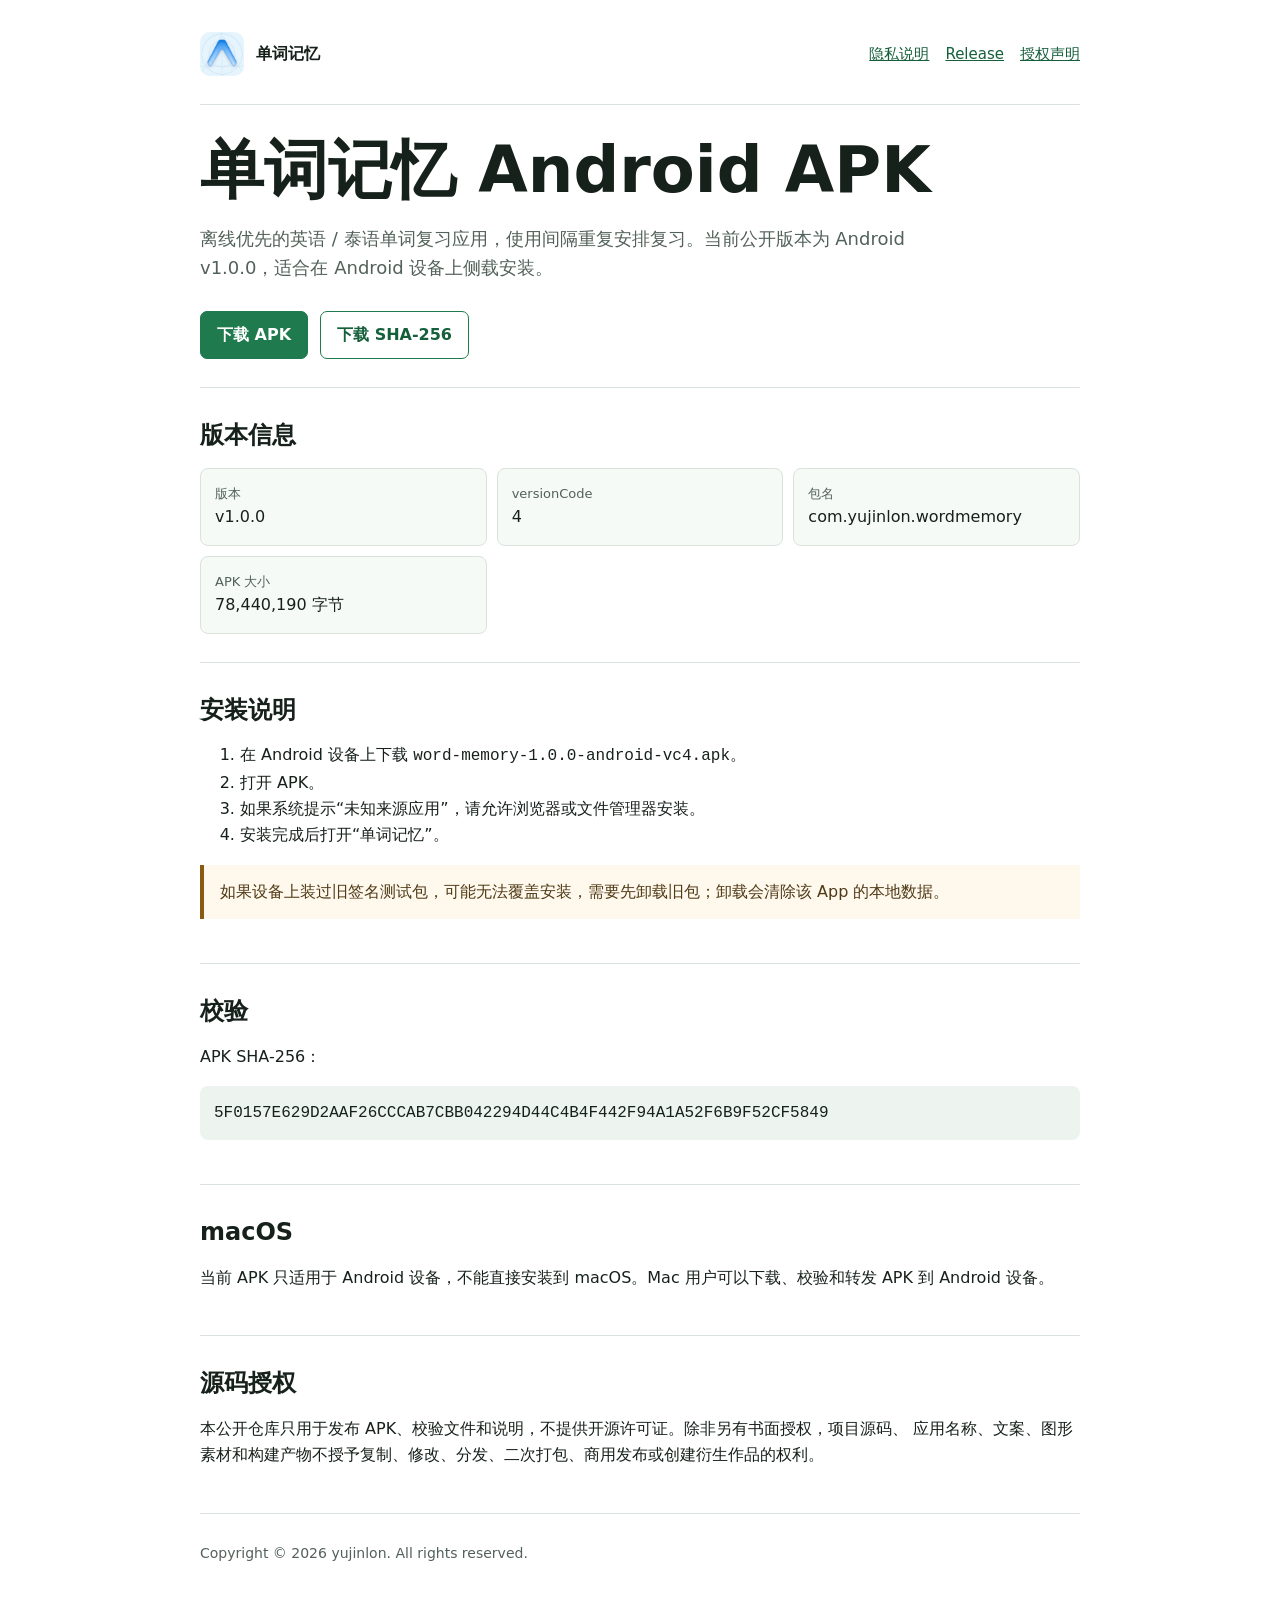
==== docs/index.html @ eddace88 "docs: 添加公开下载和隐私页面" ====
<!doctype html>
<html lang="zh-CN">
  <head>
    <meta charset="utf-8" />
    <meta name="viewport" content="width=device-width, initial-scale=1" />
    <title>单词记忆 Android APK 下载</title>
    <meta
      name="description"
      content="单词记忆 Android APK 公开下载页，包含安装说明、SHA-256 校验和隐私说明。"
    />
    <link rel="icon" href="assets/icon.png" />
    <link rel="stylesheet" href="styles.css" />
  </head>
  <body>
    <main class="shell">
      <header class="topbar">
        <div class="brand">
          <img src="assets/icon.png" alt="单词记忆图标" />
          <span>单词记忆</span>
        </div>
        <nav class="nav" aria-label="主要链接">
          <a href="privacy.html">隐私说明</a>
          <a href="https://github.com/yujinlon/word-memory/releases/tag/android-v1.0.0-vc4">Release</a>
          <a href="https://github.com/yujinlon/word-memory/blob/main/NOTICE.md">授权声明</a>
        </nav>
      </header>

      <section class="hero">
        <h1>单词记忆 Android APK</h1>
        <p>
          离线优先的英语 / 泰语单词复习应用，使用间隔重复安排复习。当前公开版本为
          Android v1.0.0，适合在 Android 设备上侧载安装。
        </p>
        <div class="actions">
          <a
            class="button"
            href="https://github.com/yujinlon/word-memory/releases/download/android-v1.0.0-vc4/word-memory-1.0.0-android-vc4.apk"
            >下载 APK</a
          >
          <a
            class="button secondary"
            href="https://github.com/yujinlon/word-memory/releases/download/android-v1.0.0-vc4/word-memory-1.0.0-android-vc4.sha256.txt"
            >下载 SHA-256</a
          >
        </div>
      </section>

      <section>
        <h2>版本信息</h2>
        <div class="meta">
          <div><span class="label">版本</span>v1.0.0</div>
          <div><span class="label">versionCode</span>4</div>
          <div><span class="label">包名</span>com.yujinlon.wordmemory</div>
          <div><span class="label">APK 大小</span>78,440,190 字节</div>
        </div>
      </section>

      <section>
        <h2>安装说明</h2>
        <ol>
          <li>在 Android 设备上下载 <code>word-memory-1.0.0-android-vc4.apk</code>。</li>
          <li>打开 APK。</li>
          <li>如果系统提示“未知来源应用”，请允许浏览器或文件管理器安装。</li>
          <li>安装完成后打开“单词记忆”。</li>
        </ol>
        <p class="notice">
          如果设备上装过旧签名测试包，可能无法覆盖安装，需要先卸载旧包；卸载会清除该 App
          的本地数据。
        </p>
      </section>

      <section>
        <h2>校验</h2>
        <p>APK SHA-256：</p>
        <pre><code>5F0157E629D2AAF26CCCAB7CBB042294D44C4B4F442F94A1A52F6B9F52CF5849</code></pre>
      </section>

      <section>
        <h2>macOS</h2>
        <p>
          当前 APK 只适用于 Android 设备，不能直接安装到 macOS。Mac 用户可以下载、校验和转发
          APK 到 Android 设备。
        </p>
      </section>

      <section>
        <h2>源码授权</h2>
        <p>
          本公开仓库只用于发布 APK、校验文件和说明，不提供开源许可证。除非另有书面授权，项目源码、
          应用名称、文案、图形素材和构建产物不授予复制、修改、分发、二次打包、商用发布或创建衍生作品的权利。
        </p>
      </section>

      <footer>
        <span>Copyright © 2026 yujinlon. All rights reserved.</span>
      </footer>
    </main>
  </body>
</html>
---- docs/styles.css ----
:root {
  color-scheme: light;
  --ink: #17211b;
  --muted: #526159;
  --line: #d9e3dc;
  --surface: #f6faf7;
  --accent: #1f7a4d;
  --accent-dark: #155f3b;
  --warn: #8a5a12;
  --max: 920px;
  font-family:
    Inter, ui-sans-serif, system-ui, -apple-system, BlinkMacSystemFont, "Segoe UI",
    "Noto Sans SC", sans-serif;
}

* {
  box-sizing: border-box;
}

body {
  margin: 0;
  background: #ffffff;
  color: var(--ink);
  line-height: 1.65;
}

a {
  color: var(--accent-dark);
}

.shell {
  max-width: var(--max);
  margin: 0 auto;
  padding: 32px 20px 56px;
}

.topbar {
  display: flex;
  align-items: center;
  justify-content: space-between;
  gap: 16px;
  padding-bottom: 28px;
}

.brand {
  display: flex;
  align-items: center;
  gap: 12px;
  font-weight: 700;
}

.brand img {
  width: 44px;
  height: 44px;
  border-radius: 10px;
}

.nav {
  display: flex;
  gap: 16px;
  font-size: 15px;
}

.hero {
  display: grid;
  grid-template-columns: 1fr;
  gap: 20px;
  padding: 32px 0 28px;
  border-top: 1px solid var(--line);
  border-bottom: 1px solid var(--line);
}

.hero h1 {
  margin: 0;
  max-width: 760px;
  font-size: clamp(34px, 8vw, 64px);
  line-height: 1.04;
  letter-spacing: 0;
}

.hero p {
  margin: 0;
  max-width: 720px;
  color: var(--muted);
  font-size: 18px;
}

.actions {
  display: flex;
  flex-wrap: wrap;
  gap: 12px;
  margin-top: 8px;
}

.button {
  display: inline-flex;
  align-items: center;
  justify-content: center;
  min-height: 44px;
  padding: 10px 16px;
  border: 1px solid var(--accent);
  border-radius: 7px;
  background: var(--accent);
  color: #ffffff;
  font-weight: 700;
  text-decoration: none;
}

.button.secondary {
  background: transparent;
  color: var(--accent-dark);
}

section {
  padding: 28px 0;
  border-bottom: 1px solid var(--line);
}

h2 {
  margin: 0 0 12px;
  font-size: 24px;
  letter-spacing: 0;
}

p,
ul,
ol {
  margin-top: 0;
}

.meta {
  display: grid;
  grid-template-columns: repeat(auto-fit, minmax(220px, 1fr));
  gap: 10px;
}

.meta div {
  padding: 14px;
  border: 1px solid var(--line);
  border-radius: 8px;
  background: var(--surface);
}

.label {
  display: block;
  color: var(--muted);
  font-size: 13px;
}

code,
pre {
  font-family: "Cascadia Mono", "SFMono-Regular", Consolas, monospace;
}

pre {
  overflow-x: auto;
  padding: 14px;
  border-radius: 8px;
  background: #edf4ef;
}

.notice {
  padding: 14px 16px;
  border-left: 4px solid var(--warn);
  background: #fff8ec;
  color: #4f3a16;
}

footer {
  padding-top: 28px;
  color: var(--muted);
  font-size: 14px;
}

@media (max-width: 640px) {
  .topbar {
    align-items: flex-start;
    flex-direction: column;
  }

  .nav {
    flex-wrap: wrap;
  }
}
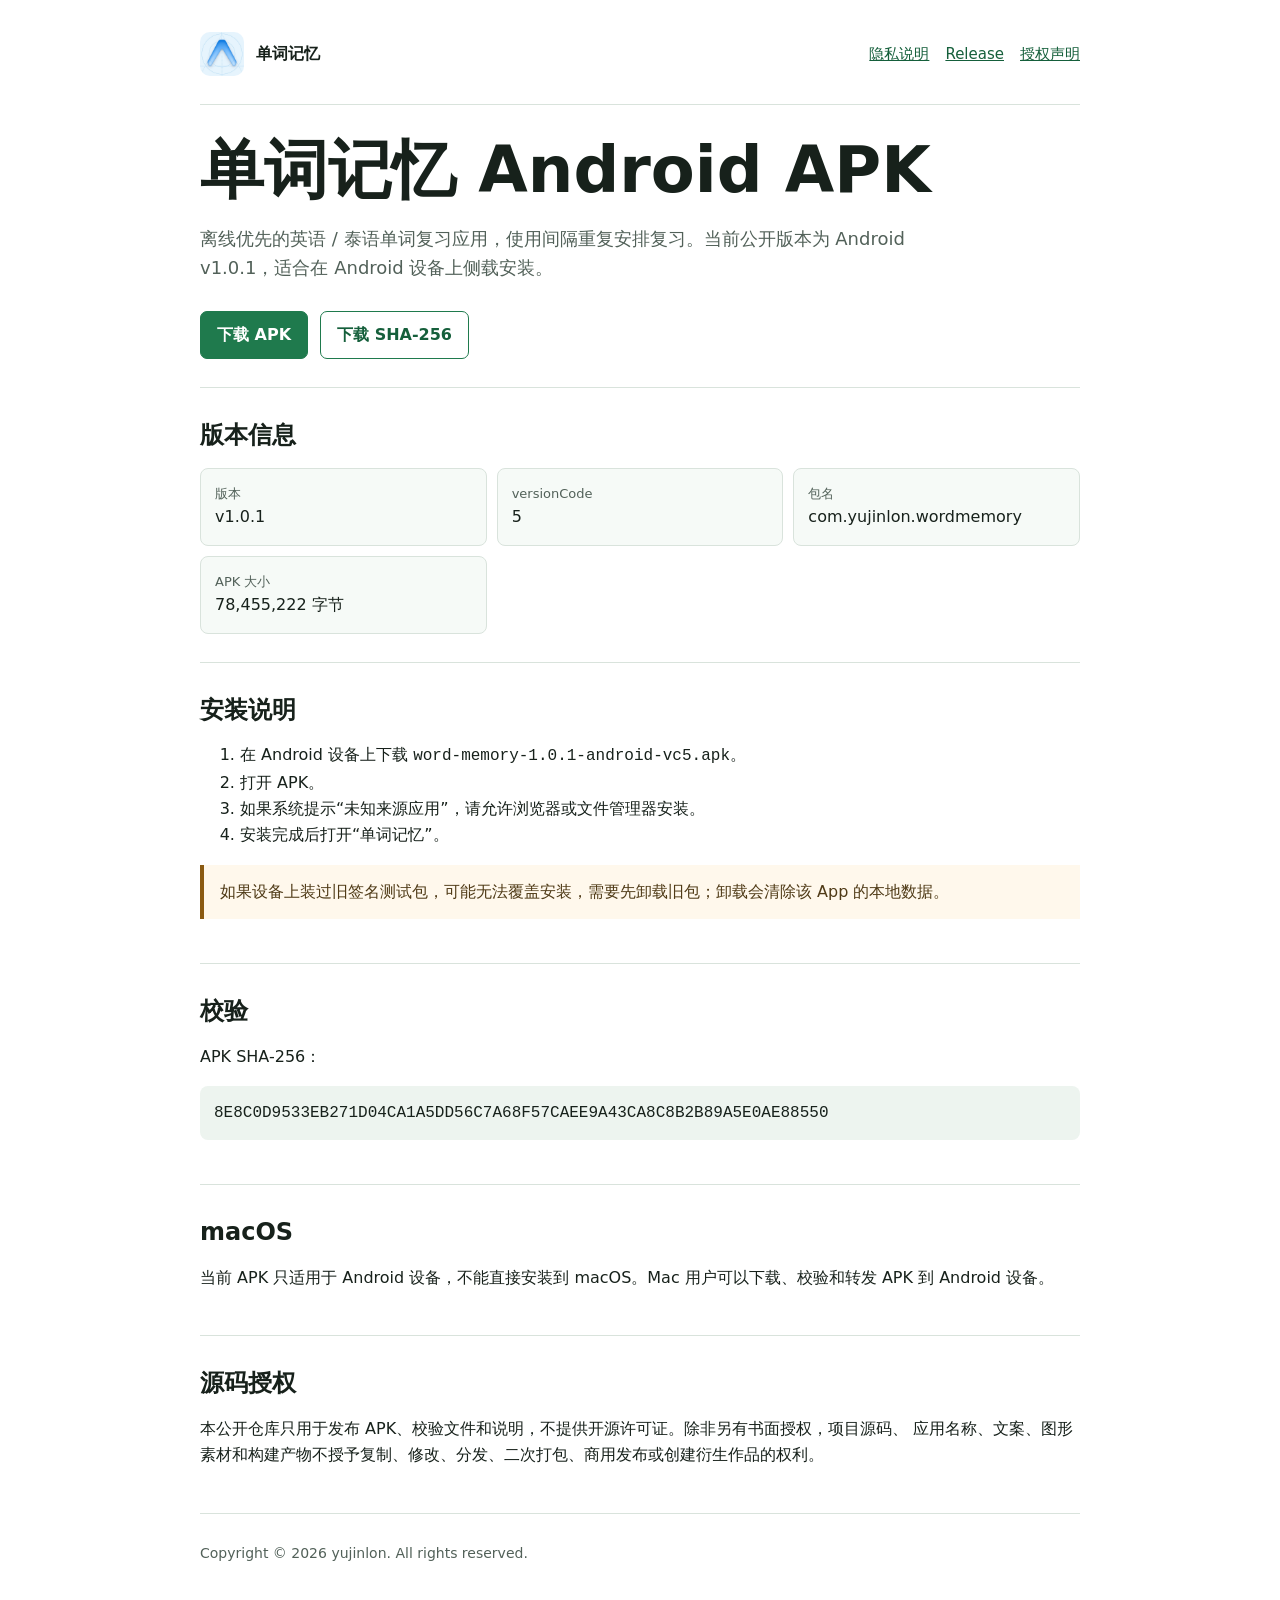
==== commit ce5a71a8: "docs: 更新 Android 1.0.1 下载信息" ====
--- a/docs/index.html
+++ b/docs/index.html
@@ -20,26 +20,26 @@
         </div>
         <nav class="nav" aria-label="主要链接">
           <a href="privacy.html">隐私说明</a>
-          <a href="https://github.com/yujinlon/word-memory/releases/tag/android-v1.0.0-vc4">Release</a>
+          <a href="https://github.com/yujinlon/word-memory/releases/tag/android-v1.0.1-vc5">Release</a>
           <a href="https://github.com/yujinlon/word-memory/blob/main/NOTICE.md">授权声明</a>
         </nav>
       </header>
 
       <section class="hero">
-        <h1>单词记忆 Android APK</h1>
+        <h1><span class="title-line">单词记忆</span> <span class="title-line">Android APK</span></h1>
         <p>
           离线优先的英语 / 泰语单词复习应用，使用间隔重复安排复习。当前公开版本为
-          Android v1.0.0，适合在 Android 设备上侧载安装。
+          Android v1.0.1，适合在 Android 设备上侧载安装。
         </p>
         <div class="actions">
           <a
             class="button"
-            href="https://github.com/yujinlon/word-memory/releases/download/android-v1.0.0-vc4/word-memory-1.0.0-android-vc4.apk"
+            href="https://github.com/yujinlon/word-memory/releases/download/android-v1.0.1-vc5/word-memory-1.0.1-android-vc5.apk"
             >下载 APK</a
           >
           <a
             class="button secondary"
-            href="https://github.com/yujinlon/word-memory/releases/download/android-v1.0.0-vc4/word-memory-1.0.0-android-vc4.sha256.txt"
+            href="https://github.com/yujinlon/word-memory/releases/download/android-v1.0.1-vc5/word-memory-1.0.1-android-vc5.sha256.txt"
             >下载 SHA-256</a
           >
         </div>
@@ -48,17 +48,17 @@
       <section>
         <h2>版本信息</h2>
         <div class="meta">
-          <div><span class="label">版本</span>v1.0.0</div>
-          <div><span class="label">versionCode</span>4</div>
+          <div><span class="label">版本</span>v1.0.1</div>
+          <div><span class="label">versionCode</span>5</div>
           <div><span class="label">包名</span>com.yujinlon.wordmemory</div>
-          <div><span class="label">APK 大小</span>78,440,190 字节</div>
+          <div><span class="label">APK 大小</span>78,455,222 字节</div>
         </div>
       </section>
 
       <section>
         <h2>安装说明</h2>
         <ol>
-          <li>在 Android 设备上下载 <code>word-memory-1.0.0-android-vc4.apk</code>。</li>
+          <li>在 Android 设备上下载 <code>word-memory-1.0.1-android-vc5.apk</code>。</li>
           <li>打开 APK。</li>
           <li>如果系统提示“未知来源应用”，请允许浏览器或文件管理器安装。</li>
           <li>安装完成后打开“单词记忆”。</li>
@@ -72,7 +72,7 @@
       <section>
         <h2>校验</h2>
         <p>APK SHA-256：</p>
-        <pre><code>5F0157E629D2AAF26CCCAB7CBB042294D44C4B4F442F94A1A52F6B9F52CF5849</code></pre>
+        <pre><code>8E8C0D9533EB271D04CA1A5DD56C7A68F57CAEE9A43CA8C8B2B89A5E0AE88550</code></pre>
       </section>
 
       <section>
--- a/docs/styles.css
+++ b/docs/styles.css
@@ -76,6 +76,12 @@
   font-size: clamp(34px, 8vw, 64px);
   line-height: 1.04;
   letter-spacing: 0;
+  overflow-wrap: anywhere;
+  word-break: break-word;
+}
+
+.title-line {
+  display: inline;
 }
 
 .hero p {
@@ -181,4 +187,22 @@
   .nav {
     flex-wrap: wrap;
   }
-}
+
+  .hero h1 {
+    font-size: 40px;
+    line-height: 1.08;
+  }
+
+  .hero h1 .title-line {
+    display: block;
+  }
+
+  .meta {
+    grid-template-columns: 1fr;
+  }
+
+  pre {
+    white-space: pre-wrap;
+    overflow-wrap: anywhere;
+  }
+}
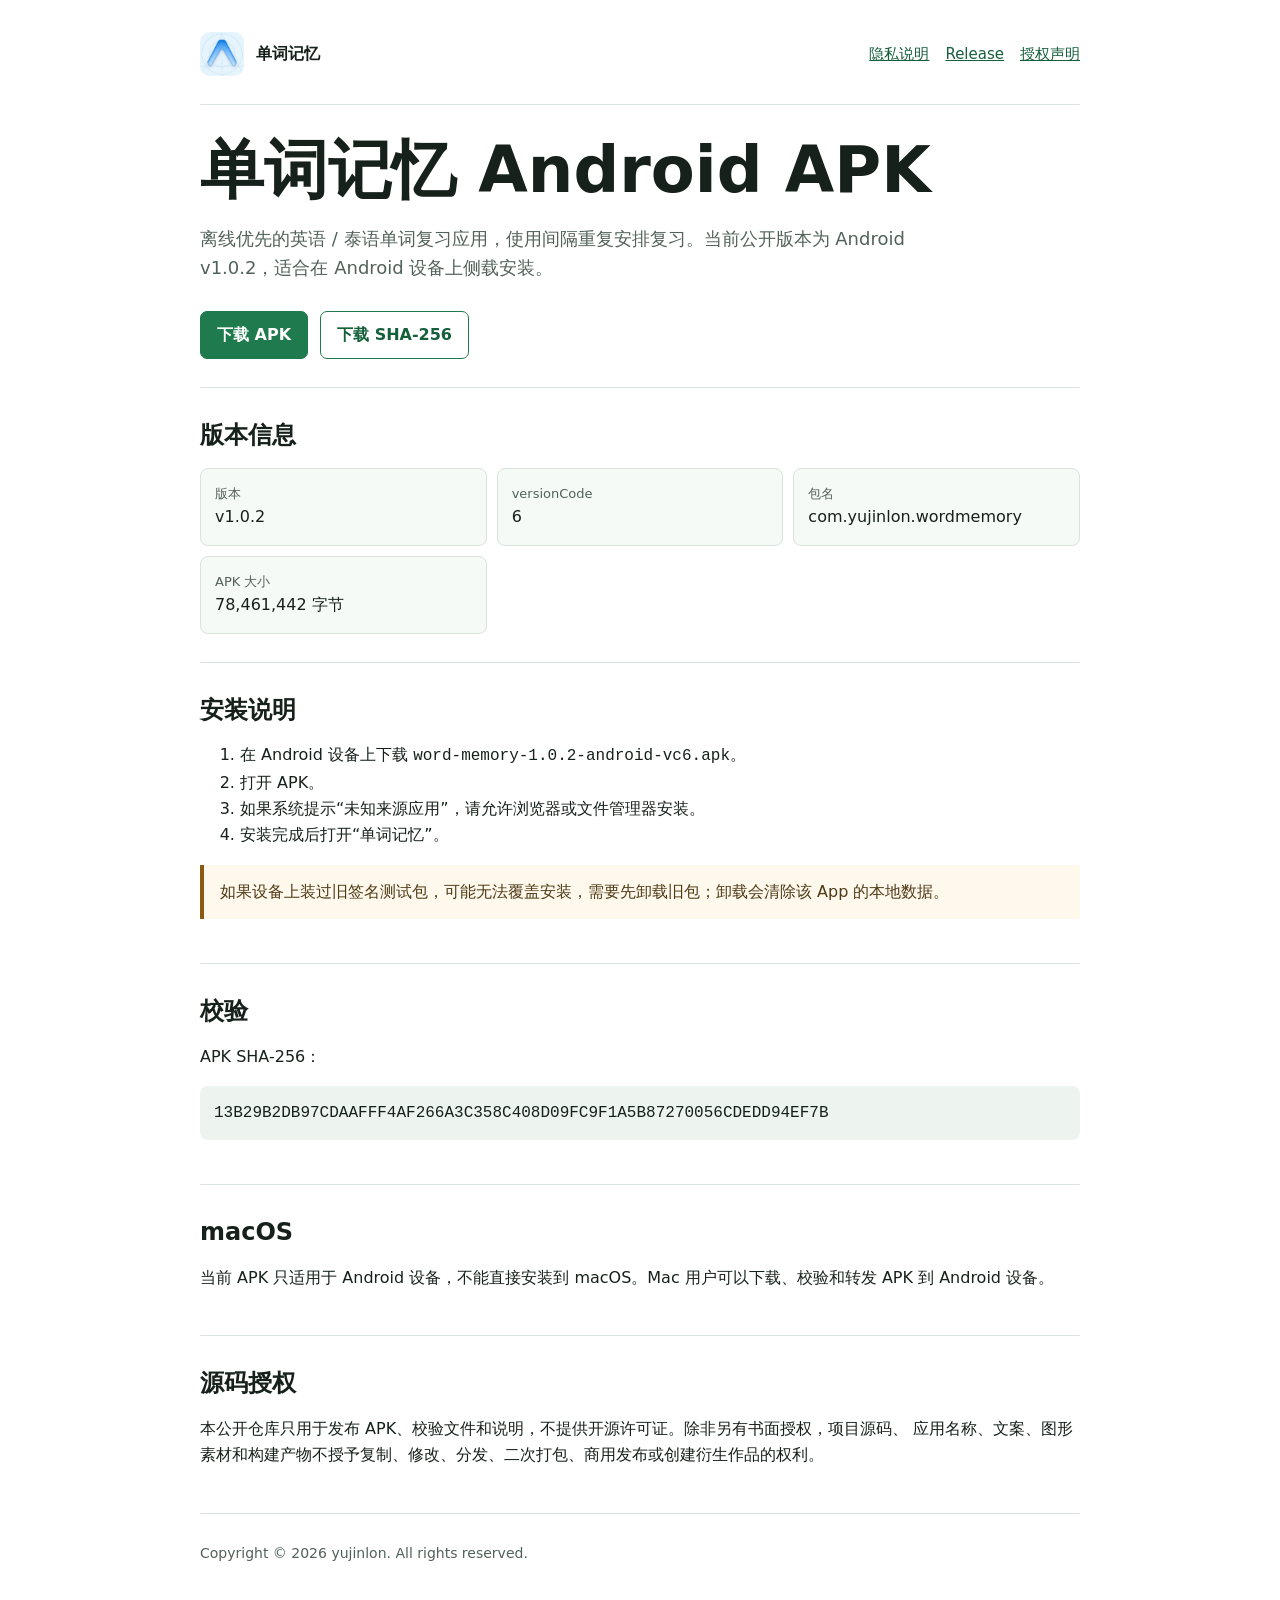
==== commit afb58714: "docs: 发布 Android 1.0.2 下载信息" ====
--- a/docs/index.html
+++ b/docs/index.html
@@ -20,7 +20,7 @@
         </div>
         <nav class="nav" aria-label="主要链接">
           <a href="privacy.html">隐私说明</a>
-          <a href="https://github.com/yujinlon/word-memory/releases/tag/android-v1.0.1-vc5">Release</a>
+          <a href="https://github.com/yujinlon/word-memory/releases/tag/android-v1.0.2-vc6">Release</a>
           <a href="https://github.com/yujinlon/word-memory/blob/main/NOTICE.md">授权声明</a>
         </nav>
       </header>
@@ -29,17 +29,17 @@
         <h1><span class="title-line">单词记忆</span> <span class="title-line">Android APK</span></h1>
         <p>
           离线优先的英语 / 泰语单词复习应用，使用间隔重复安排复习。当前公开版本为
-          Android v1.0.1，适合在 Android 设备上侧载安装。
+          Android v1.0.2，适合在 Android 设备上侧载安装。
         </p>
         <div class="actions">
           <a
             class="button"
-            href="https://github.com/yujinlon/word-memory/releases/download/android-v1.0.1-vc5/word-memory-1.0.1-android-vc5.apk"
+            href="https://github.com/yujinlon/word-memory/releases/download/android-v1.0.2-vc6/word-memory-1.0.2-android-vc6.apk"
             >下载 APK</a
           >
           <a
             class="button secondary"
-            href="https://github.com/yujinlon/word-memory/releases/download/android-v1.0.1-vc5/word-memory-1.0.1-android-vc5.sha256.txt"
+            href="https://github.com/yujinlon/word-memory/releases/download/android-v1.0.2-vc6/word-memory-1.0.2-android-vc6.sha256.txt"
             >下载 SHA-256</a
           >
         </div>
@@ -48,17 +48,17 @@
       <section>
         <h2>版本信息</h2>
         <div class="meta">
-          <div><span class="label">版本</span>v1.0.1</div>
-          <div><span class="label">versionCode</span>5</div>
+          <div><span class="label">版本</span>v1.0.2</div>
+          <div><span class="label">versionCode</span>6</div>
           <div><span class="label">包名</span>com.yujinlon.wordmemory</div>
-          <div><span class="label">APK 大小</span>78,455,222 字节</div>
+          <div><span class="label">APK 大小</span>78,461,442 字节</div>
         </div>
       </section>
 
       <section>
         <h2>安装说明</h2>
         <ol>
-          <li>在 Android 设备上下载 <code>word-memory-1.0.1-android-vc5.apk</code>。</li>
+          <li>在 Android 设备上下载 <code>word-memory-1.0.2-android-vc6.apk</code>。</li>
           <li>打开 APK。</li>
           <li>如果系统提示“未知来源应用”，请允许浏览器或文件管理器安装。</li>
           <li>安装完成后打开“单词记忆”。</li>
@@ -72,7 +72,7 @@
       <section>
         <h2>校验</h2>
         <p>APK SHA-256：</p>
-        <pre><code>8E8C0D9533EB271D04CA1A5DD56C7A68F57CAEE9A43CA8C8B2B89A5E0AE88550</code></pre>
+        <pre><code>13B29B2DB97CDAAFFF4AF266A3C358C408D09FC9F1A5B87270056CDEDD94EF7B</code></pre>
       </section>
 
       <section>
